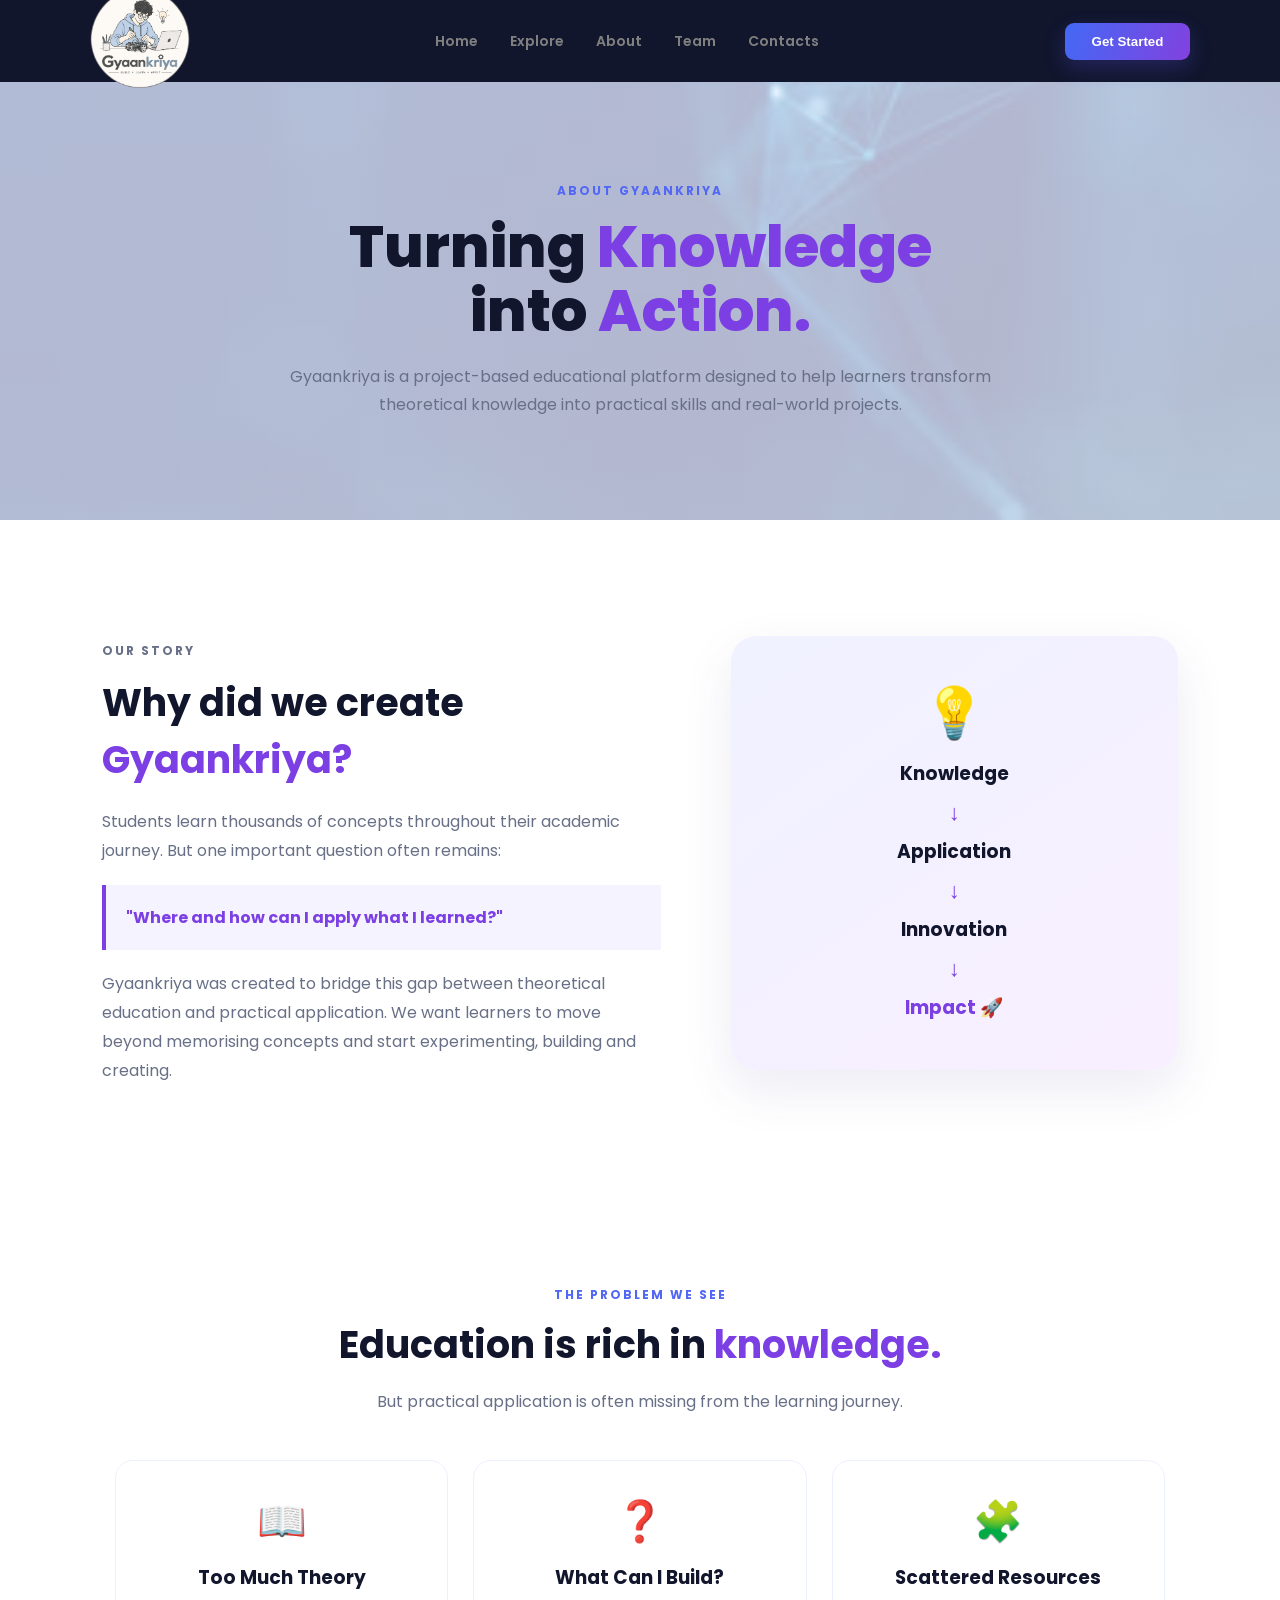
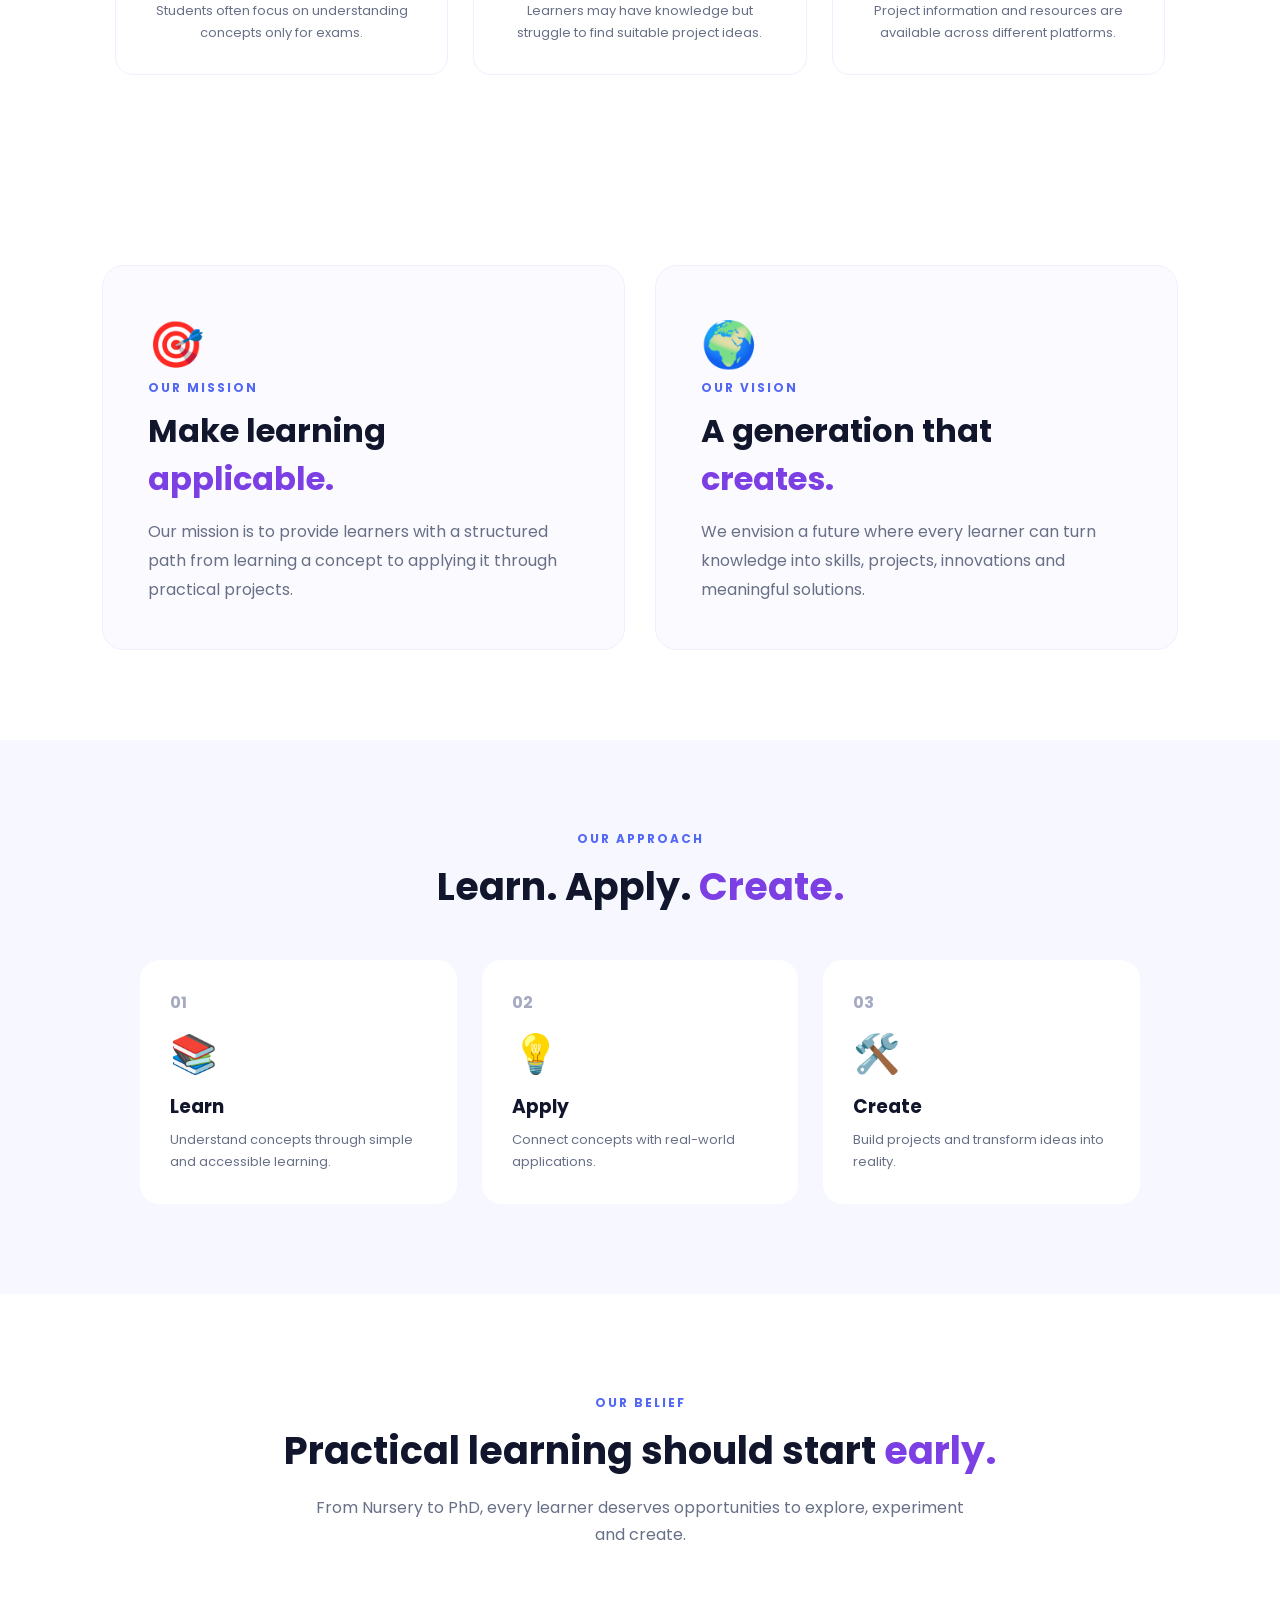
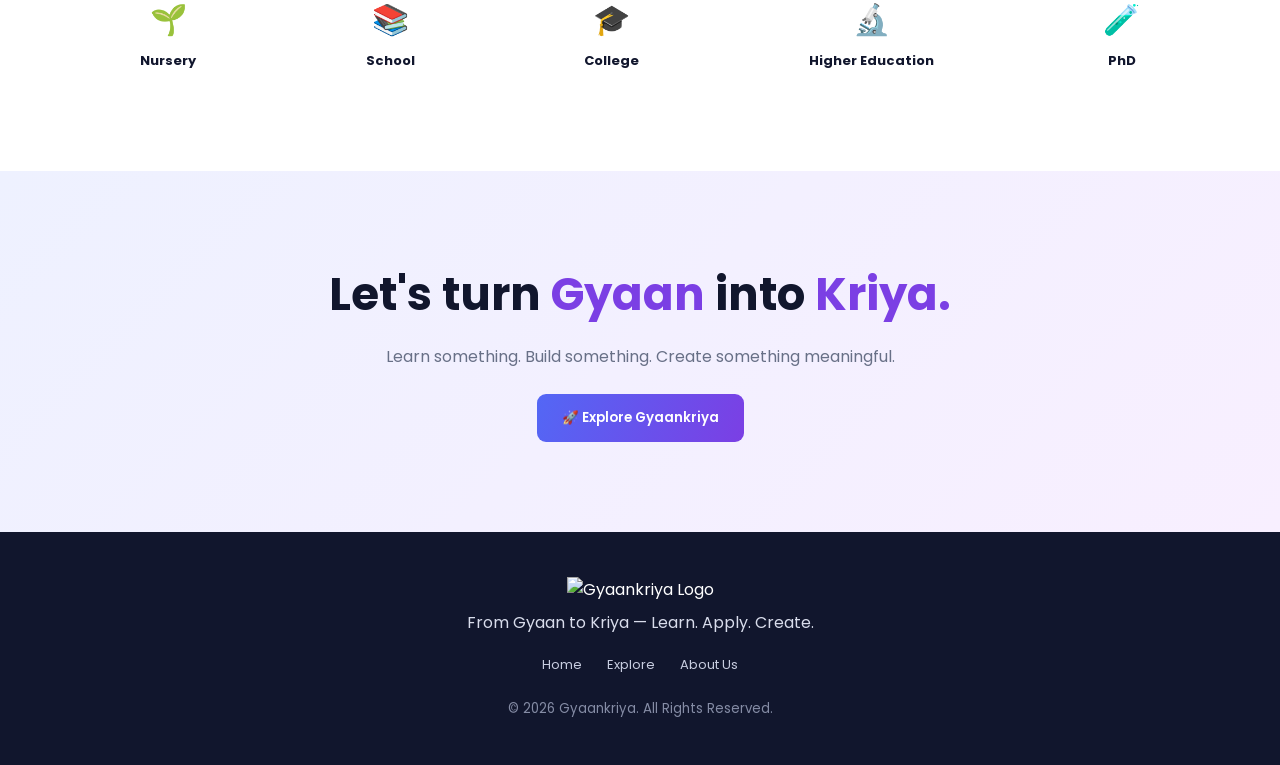
==== About.html @ 98e08247 "Add files via upload" ====
<!DOCTYPE html>
<html lang="en">

<head>

    <meta charset="UTF-8">

    <meta name="viewport"
          content="width=device-width, initial-scale=1.0">

    <title>About Us | Gyaankriya</title>

    <link rel="preconnect"
          href="https://fonts.googleapis.com">

    <link rel="preconnect"
          href="https://fonts.gstatic.com"
          crossorigin>

    <link href="https://fonts.googleapis.com/css2?family=Poppins:wght@400;500;600;700;800&display=swap"
          rel="stylesheet">

    <link rel="stylesheet"
          href="About.css">

</head>


<body>


<!-- ================= NAVBAR ================= -->

   <header class="navbar">

    <!-- LOGO -->

    <div class="logo">
        <img src="Remove background project - 17 August 2026 at 15.01.34.png"
             alt="Gyaankriya Logo">
    </div>

    <!-- NAVIGATION -->

    <nav>
        <a href="Home.html"class="active"> Home</a>
        <a href="Explore.html"class="active">Explore</a>
        <a href="About.html"class="active">About</a>
        <a href="Team.html"class="active">Team</a>
        <a href="Contact.html"class="active">Contacts</a>
    </nav>

    <!-- LOGIN -->

    <button class="get-started" id="getStartedBtn">
    Get Started
    </button>
</header>


<!-- ================= HERO ================= -->

<section class="about-hero">

    <p class="small-title">
        ABOUT GYAANKRIYA
    </p>

    <h1>
        Turning <span>Knowledge</span>
        <br>
        into <span>Action.</span>
    </h1>

    <p class="hero-text">

        Gyaankriya is a project-based educational
        platform designed to help learners
        transform theoretical knowledge into
        practical skills and real-world projects.

    </p>

</section>



<!-- ================= OUR STORY ================= -->

<section class="story">

    <div class="story-text">

        <p class="section-label">
            OUR STORY
        </p>

        <h2>
            Why did we create
            <span>Gyaankriya?</span>
        </h2>

        <p>

            Students learn thousands of concepts
            throughout their academic journey.

            But one important question often remains:

        </p>

        <div class="question">
            <strong>
                "Where and how can I apply what I learned?"
            </strong>
        </div>

        <p>

            Gyaankriya was created to bridge this
            gap between theoretical education and
            practical application.

            We want learners to move beyond
            memorising concepts and start
            experimenting, building and creating.

        </p>

    </div>


    <div class="story-card">

        <div class="idea-icon">
            💡
        </div>

        <h3>
            Knowledge
        </h3>

        <div class="arrow">
            ↓
        </div>

        <h3>
            Application
        </h3>

        <div class="arrow">
            ↓
        </div>

        <h3>
            Innovation
        </h3>

        <div class="arrow">
            ↓
        </div>

        <h3 class="highlight">
            Impact 🚀
        </h3>

    </div>

</section>



<!-- ================= PROBLEM ================= -->

<section class="problem">

    <p class="section-label">
        THE PROBLEM WE SEE
    </p>

    <h2>
        Education is rich in
        <span>knowledge.</span>
    </h2>

    <p class="section-text">

        But practical application is often
        missing from the learning journey.

    </p>


    <div class="problem-grid">

        <div class="problem-card">

            <div>
                📖
            </div>

            <h3>
                Too Much Theory
            </h3>

            <p>
                Students often focus on
                understanding concepts only
                for exams.
            </p>

        </div>


        <div class="problem-card">

            <div>
                ❓
            </div>

            <h3>
                What Can I Build?
            </h3>

            <p>
                Learners may have knowledge
                but struggle to find suitable
                project ideas.
            </p>

        </div>


        <div class="problem-card">

            <div>
                🧩
            </div>

            <h3>
                Scattered Resources
            </h3>

            <p>
                Project information and
                resources are available
                across different platforms.
            </p>

        </div>

    </div>

</section>



<!-- ================= MISSION & VISION ================= -->

<section class="mission">

    <div class="mission-card">

        <div class="mission-icon">
            🎯
        </div>

        <p class="section-label">
            OUR MISSION
        </p>

        <h2>
            Make learning
            <span>applicable.</span>
        </h2>

        <p>

            Our mission is to provide learners
            with a structured path from learning
            a concept to applying it through
            practical projects.

        </p>

    </div>


    <div class="mission-card">

        <div class="mission-icon">
            🌍
        </div>

        <p class="section-label">
            OUR VISION
        </p>

        <h2>
            A generation that
            <span>creates.</span>
        </h2>

        <p>

            We envision a future where every
            learner can turn knowledge into
            skills, projects, innovations and
            meaningful solutions.

        </p>

    </div>

</section>



<!-- ================= OUR APPROACH ================= -->

<section class="approach">

    <p class="section-label">
        OUR APPROACH
    </p>

    <h2>
        Learn. Apply. <span>Create.</span>
    </h2>


    <div class="approach-grid">


        <div class="approach-card">

            <span>
                01
            </span>

            <div class="approach-icon">
                📚
            </div>

            <h3>
                Learn
            </h3>

            <p>
                Understand concepts through
                simple and accessible learning.
            </p>

        </div>


        <div class="approach-card">

            <span>
                02
            </span>

            <div class="approach-icon">
                💡
            </div>

            <h3>
                Apply
            </h3>

            <p>
                Connect concepts with
                real-world applications.
            </p>

        </div>


        <div class="approach-card">

            <span>
                03
            </span>

            <div class="approach-icon">
                🛠️
            </div>

            <h3>
                Create
            </h3>

            <p>
                Build projects and transform
                ideas into reality.
            </p>

        </div>

    </div>

</section>



<!-- ================= NURSERY TO PHD ================= -->

<section class="levels">

    <p class="section-label">
        OUR BELIEF
    </p>

    <h2>
        Practical learning should start
        <span>early.</span>
    </h2>

    <p class="section-text">

        From Nursery to PhD, every learner
        deserves opportunities to explore,
        experiment and create.

    </p>


    <div class="level-line">

        <div>
            🌱
            <strong>Nursery</strong>
        </div>

        <div>
            📚
            <strong>School</strong>
        </div>

        <div>
            🎓
            <strong>College</strong>
        </div>

        <div>
            🔬
            <strong>Higher Education</strong>
        </div>

        <div>
            🧪
            <strong>PhD</strong>
        </div>

    </div>

</section>



<!-- ================= CTA ================= -->

<section class="cta">

    <h2>
        Let's turn
        <span>Gyaan</span>
        into
        <span>Kriya.</span>
    </h2>

    <p>
        Learn something. Build something.
        Create something meaningful.
    </p>

    <button class="cta-button">
        🚀 Explore Gyaankriya
    </button>

</section>



<!-- ================= FOOTER ================= -->

<footer>

    <img src="assets/gyaankriya-logo.png"
         alt="Gyaankriya Logo">

    <p>
        From Gyaan to Kriya —
        Learn. Apply. Create.
    </p>

    <div class="footer-links">

        <a href="Home.html">
            Home
        </a>

        <a href="Explore.html">
            Explore
        </a>

        <a href="About.html">
            About Us
        </a>

    </div>

    <small>
        © 2026 Gyaankriya. All Rights Reserved.
    </small>

</footer>
<script src="script.js"></script>

</body>

</html>
---- About.css ----
* {
    margin: 0;
    padding: 0;
    box-sizing: border-box;
}


body {
    font-family: "Poppins", sans-serif;
    color: #11162d;
    background: #ffffff;
}


:root {

    --blue: #5367f5;
    --purple: #7b3fe4;
    --dark: #11162d;
    --gray: #687087;
    --light: #f7f8ff;

}
.logo img {
    width: 100px;
    height: 120px;
    object-fit: contain;
}


/* ================= NAVBAR ================= */
.navbar {

    height: 82px;

    padding: 0 7%;

    display: flex;

    align-items: center;

    justify-content: space-between;

    background: #11162d;

    position: sticky;

    top: 0;

    z-index: 1000;

}
/* LOGO */
.logo img {
    width: 100px;
    height: 120px;
    object-fit: contain;
}
/* NAV LINKS */
nav {
    display: flex;
    gap: 32px;
}
nav a {
    text-decoration: none;
    color:whitesmoke;
    font-size: 14px;
    font-weight: 500;
    transition: 0.3s;
}
nav a.active {
    color:gray;
    font-weight: 600;
}
/* LOGIN */
.get-started {
    border: none;
    padding: 11px 27px;
    border-radius: 9px;
    color: white;
    font-weight: 600;
    cursor: pointer;
    background:
        linear-gradient(
            110deg,
            #4369f5,
            #8241df
        );
    box-shadow:
        0 8px 20px
        rgba(91,80,230,0.25);
}





/* ================= HERO ================= */

.about-hero {

    background:

        radial-gradient(
            circle at 20% 30%,
            rgba(83,103,245,0.15),
            transparent 30%
        ),

        radial-gradient(
            circle at 80% 70%,
            rgba(123,63,228,0.15),
            transparent 30%
        ),

        #fafaff;
        background:
        linear-gradient(
            rgba(238, 240, 255, 0.75),
            rgba(238, 240, 255, 0.75)
        ),
         url("back6.jpeg");
        

    background-size: cover;
    background-position: center;
    background-attachment: fixed;
    background-repeat: no-repeat;

    color: #11162d;


    padding: 100px 8%;

    text-align: center;

}


.small-title,
.section-label {

    color: var(--blue);

    font-size: 12px;

    font-weight: 700;

    letter-spacing: 2px;
}


.about-hero h1 {

    margin-top: 15px;

    font-size: 58px;

    line-height: 1.1;

    font-weight: 800;
}


.about-hero h1 span {

    color: var(--purple);
}


.hero-text {

    max-width: 720px;

    margin: 20px auto 0;

    color: var(--gray);

    line-height: 1.8;
}



/* ================= STORY ================= */

.story {

    padding: 100px 8%;

    display: grid;

    grid-template-columns: 1fr 0.8fr;

    gap: 70px;

    align-items: center;
}


.story-text h2 {

    margin-top: 12px;

    font-size: 38px;
}


.story-text h2 span {

    color: var(--purple);
}


.story-text p {

    margin-top: 20px;

    color: var(--gray);

    line-height: 1.8;
}


.question {

    margin-top: 20px;

    padding: 20px;

    border-left: 4px solid var(--purple);

    background: #f5f3ff;

    color: var(--purple);
}


.story-card {

    padding: 40px;

    text-align: center;

    border-radius: 25px;

    background:
        linear-gradient(
            145deg,
            #f0f2ff,
            #f8efff
        );

    box-shadow:
        0 20px 50px
        rgba(70,70,150,0.10);
}


.idea-icon {

    font-size: 50px;
}


.story-card h3 {

    margin: 8px 0;

}


.arrow {

    color: var(--purple);

    font-size: 22px;
}


.story-card .highlight {

    color: var(--purple);

}



/* ================= PROBLEM ================= */

.problem {

    padding: 90px 8%;

    text-align: center;

    background: var(--light);
    background:
        linear-gradient(
            rgba(238, 240, 255, 0.75),
            rgba(238, 240, 255, 0.75)
        ),
         url("back8.jpeg");
        

    background-size: cover;
    background-position: center;
    background-attachment: fixed;
    background-repeat: no-repeat;

    color: #11162d;


    padding: 100px 8%;

    text-align: center;
}


.problem h2 {

    margin-top: 12px;

    font-size: 38px;
}


.problem h2 span {

    color: var(--purple);
}


.section-text {

    max-width: 650px;

    margin: 15px auto 0;

    color: var(--gray);

    line-height: 1.7;
}


.problem-grid {

    max-width: 1050px;

    margin: 45px auto 0;

    display: grid;

    grid-template-columns:
        repeat(3,1fr);

    gap: 25px;
}


.problem-card {

    padding: 30px;

    background: white;

    border-radius: 18px;

    border: 1px solid #edf0ff;

    transition: 0.3s;
}


.problem-card:hover {

    transform: translateY(-7px);

}


.problem-card > div {

    font-size: 40px;
}


.problem-card h3 {

    margin-top: 12px;
}


.problem-card p {

    margin-top: 8px;

    color: var(--gray);

    font-size: 13px;

    line-height: 1.7;
}



/* ================= MISSION ================= */

.mission {

    padding: 90px 8%;

    display: grid;

    grid-template-columns: 1fr 1fr;

    gap: 30px;
}


.mission-card {

    padding: 45px;

    border-radius: 22px;

    background: #fbfbff;

    border: 1px solid #edf0ff;
}


.mission-icon {

    font-size: 45px;
}


.mission-card h2 {

    margin-top: 10px;

    font-size: 32px;
}


.mission-card h2 span {

    color: var(--purple);
}


.mission-card > p:last-child {

    margin-top: 15px;

    color: var(--gray);

    line-height: 1.8;
}



/* ================= APPROACH ================= */

.approach {

    padding: 90px 8%;

    text-align: center;

    background: var(--light);
}


.approach h2 {

    margin-top: 10px;

    font-size: 38px;
}


.approach h2 span {

    color: var(--purple);
}


.approach-grid {

    max-width: 1000px;

    margin: 45px auto 0;

    display: grid;

    grid-template-columns:
        repeat(3,1fr);

    gap: 25px;
}


.approach-card {

    padding: 30px;

    text-align: left;

    background: white;

    border-radius: 20px;

}


.approach-card > span {

    color: #a5aac2;

    font-weight: 700;

}


.approach-icon {

    margin-top: 10px;

    font-size: 38px;
}


.approach-card h3 {

    margin-top: 10px;

}


.approach-card p {

    margin-top: 8px;

    color: var(--gray);

    font-size: 13px;

    line-height: 1.7;
}



/* ================= LEVELS ================= */

.levels {
    background:
        linear-gradient(
            rgba(238, 240, 255, 0.75),
            rgba(238, 240, 255, 0.75)
        ),
         url("back7.jpeg");
        

    background-size: cover;
    background-position: center;
    background-attachment: fixed;
    background-repeat: no-repeat;

    color: #11162d;


    padding: 100px 8%;

    text-align: center;


    padding: 100px 8%;

    text-align: center;
}


.levels h2 {

    margin-top: 10px;

    font-size: 38px;
}


.levels h2 span {

    color: var(--purple);
}


.level-line {

    max-width: 1000px;

    margin: 50px auto 0;

    display: flex;

    justify-content: space-between;

    align-items: center;

}


.level-line div {

    display: flex;

    flex-direction: column;

    gap: 8px;

    font-size: 30px;
}


.level-line strong {

    font-size: 13px;

    color: var(--dark);
}



/* ================= CTA ================= */

.cta {

    padding: 90px 8%;

    text-align: center;

    background:
        linear-gradient(
            135deg,
            #eef1ff,
            #f8efff
        );
}


.cta h2 {

    font-size: 45px;

}


.cta h2 span {

    color: var(--purple);
}


.cta p {

    margin: 15px 0 25px;

    color: var(--gray);
}


.cta-button {

    padding: 14px 25px;

    border: none;

    border-radius: 9px;

    color: white;

    font-family: inherit;

    font-weight: 600;

    background:
        linear-gradient(
            110deg,
            var(--blue),
            var(--purple)
        );

    cursor: pointer;
}



/* ================= FOOTER ================= */

footer {

    padding: 45px 20px;

    text-align: center;

    color: white;

    background: var(--dark);
}


footer img {

    width: 145px;

    height: 55px;

    object-fit: contain;
}


footer p {

    margin-top: 8px;

    color: #d9ddec;
}


.footer-links {

    margin: 20px 0;

    display: flex;

    justify-content: center;

    gap: 25px;
}


.footer-links a {

    color: #c8cde0;

    text-decoration: none;

    font-size: 13px;
}


footer small {

    color: #858ca5;
}



/* ================= RESPONSIVE ================= */

@media (max-width: 900px) {

    nav {
        gap: 12px;
    }

    .story {
        grid-template-columns: 1fr;
    }

    .problem-grid,
    .approach-grid {
        grid-template-columns: 1fr;
    }

    .mission {
        grid-template-columns: 1fr;
    }

    .level-line {
        flex-wrap: wrap;
        gap: 30px;
        justify-content: center;
    }

}


@media (max-width: 650px) {

    nav {
        display: none;
    }

    .about-hero h1 {
        font-size: 42px;
    }

    .story,
    .problem,
    .mission,
    .approach,
    .levels {
        padding: 65px 6%;
    }

}
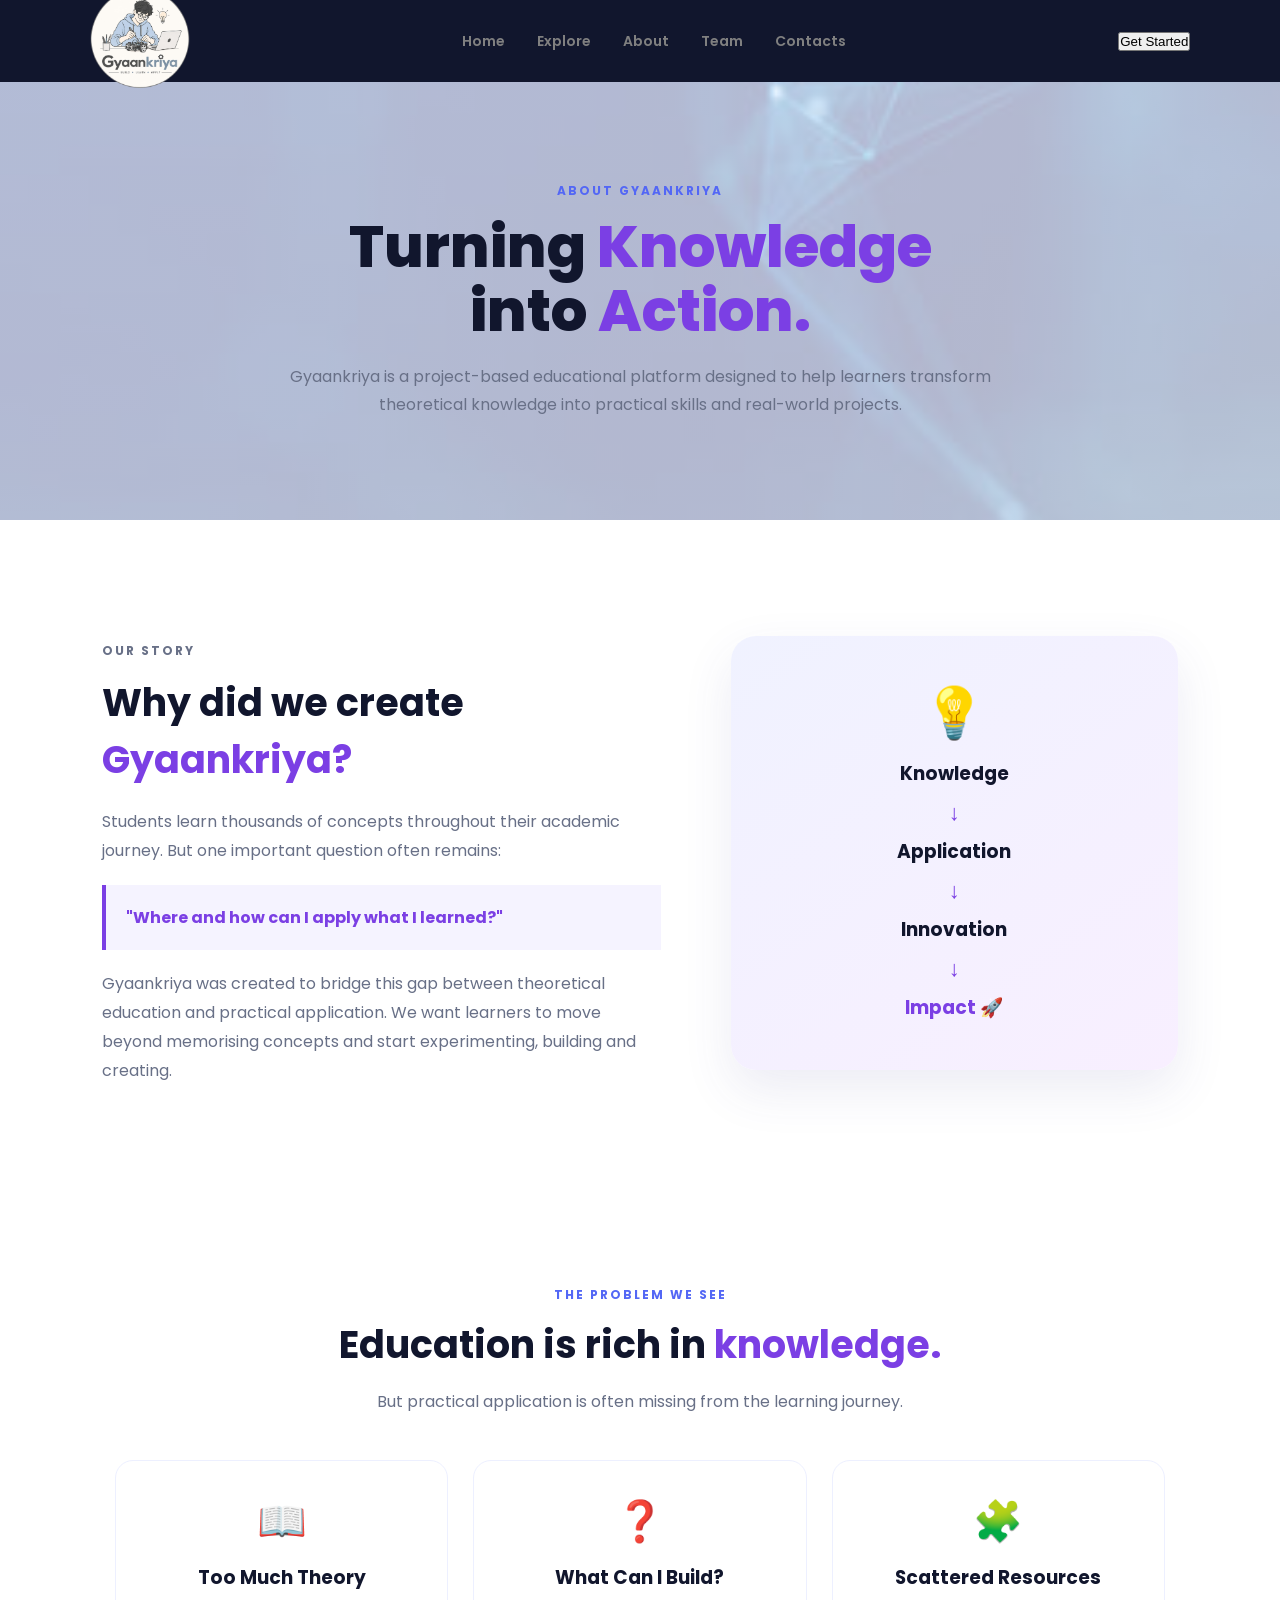
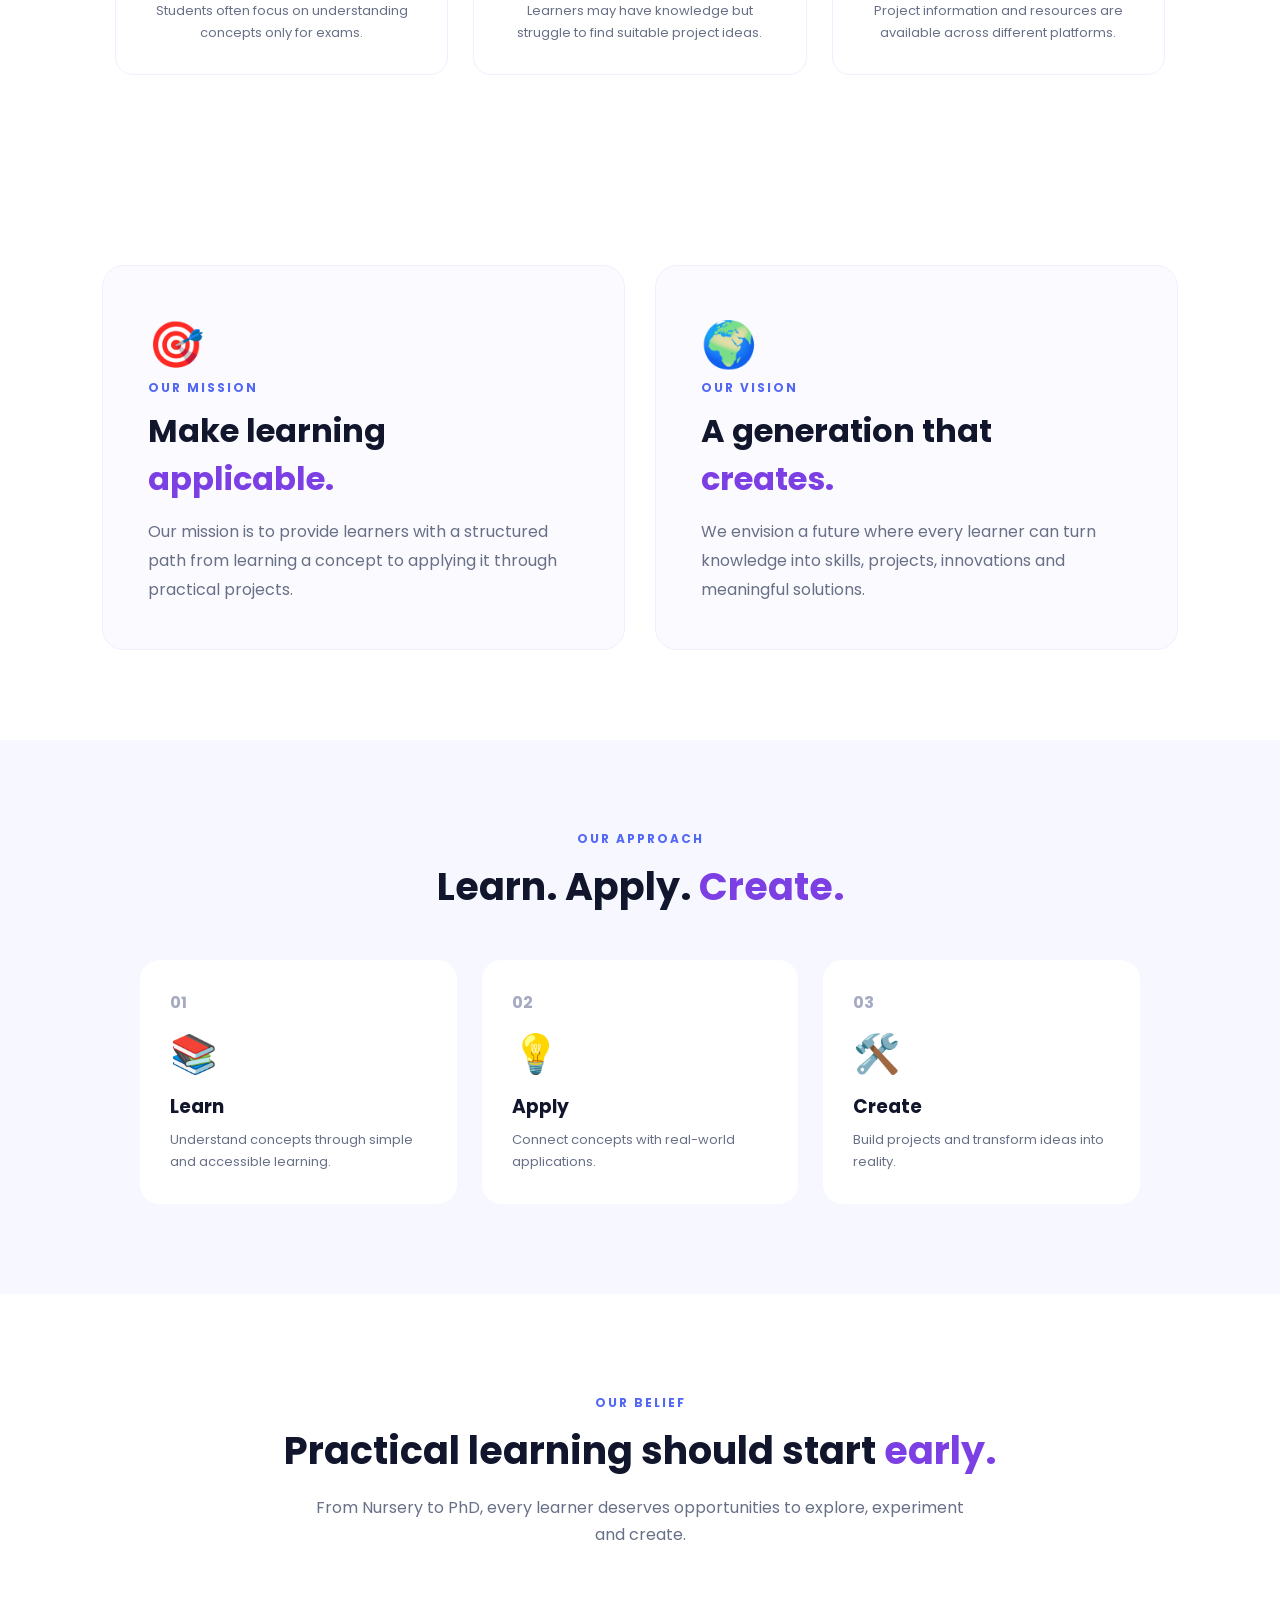
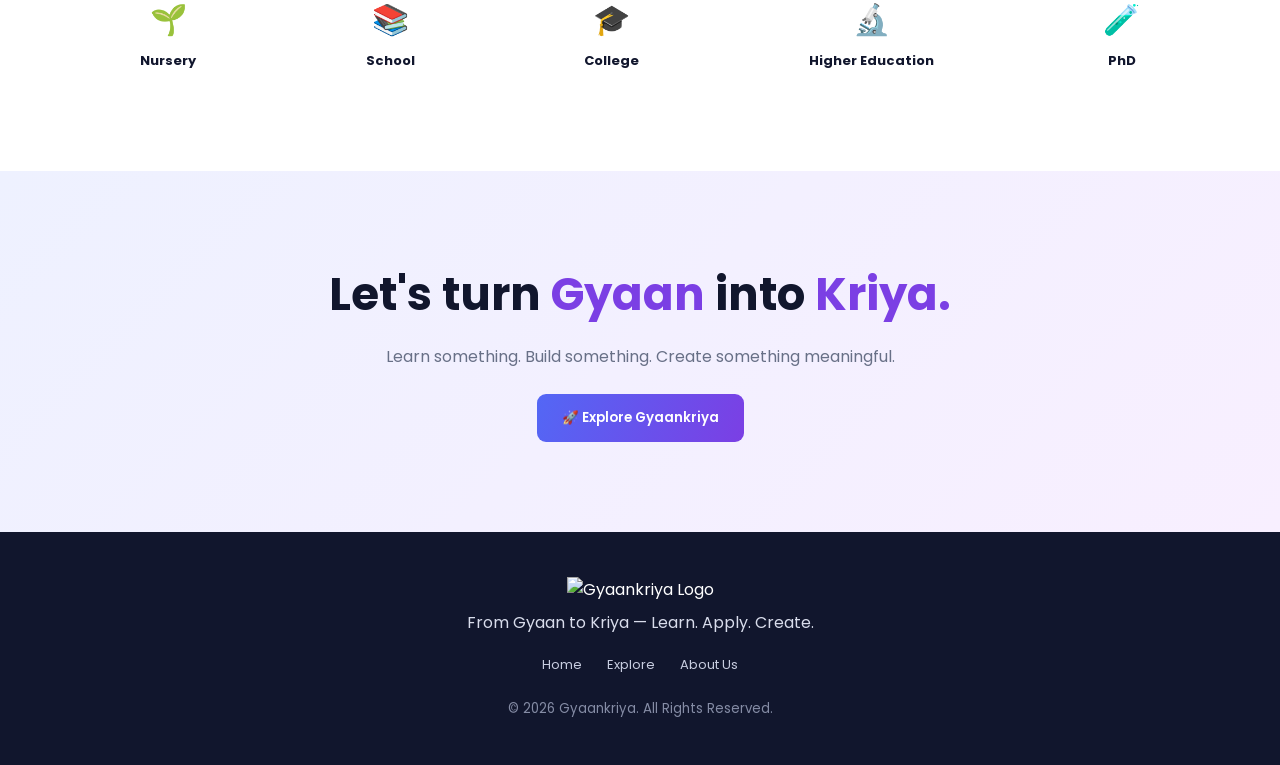
==== commit 51d3696d: "Update About.html" ====
--- a/About.html
+++ b/About.html
@@ -9,6 +9,7 @@
           content="width=device-width, initial-scale=1.0">
 
     <title>About Us | Gyaankriya</title>
+    <link rel="icon" type="image/png" href="Remove background project - 17 August 2026 at 15.01.34.png">
 
     <link rel="preconnect"
           href="https://fonts.googleapis.com">
@@ -52,9 +53,9 @@
 
     <!-- LOGIN -->
 
-    <button class="get-started" id="getStartedBtn">
+   <button class="get-started-btn" onclick="window.location.href='registration.html'">
     Get Started
-    </button>
+</button>
 </header>
 
 
@@ -519,4 +520,4 @@
 
 </body>
 
-</html>+</html>
